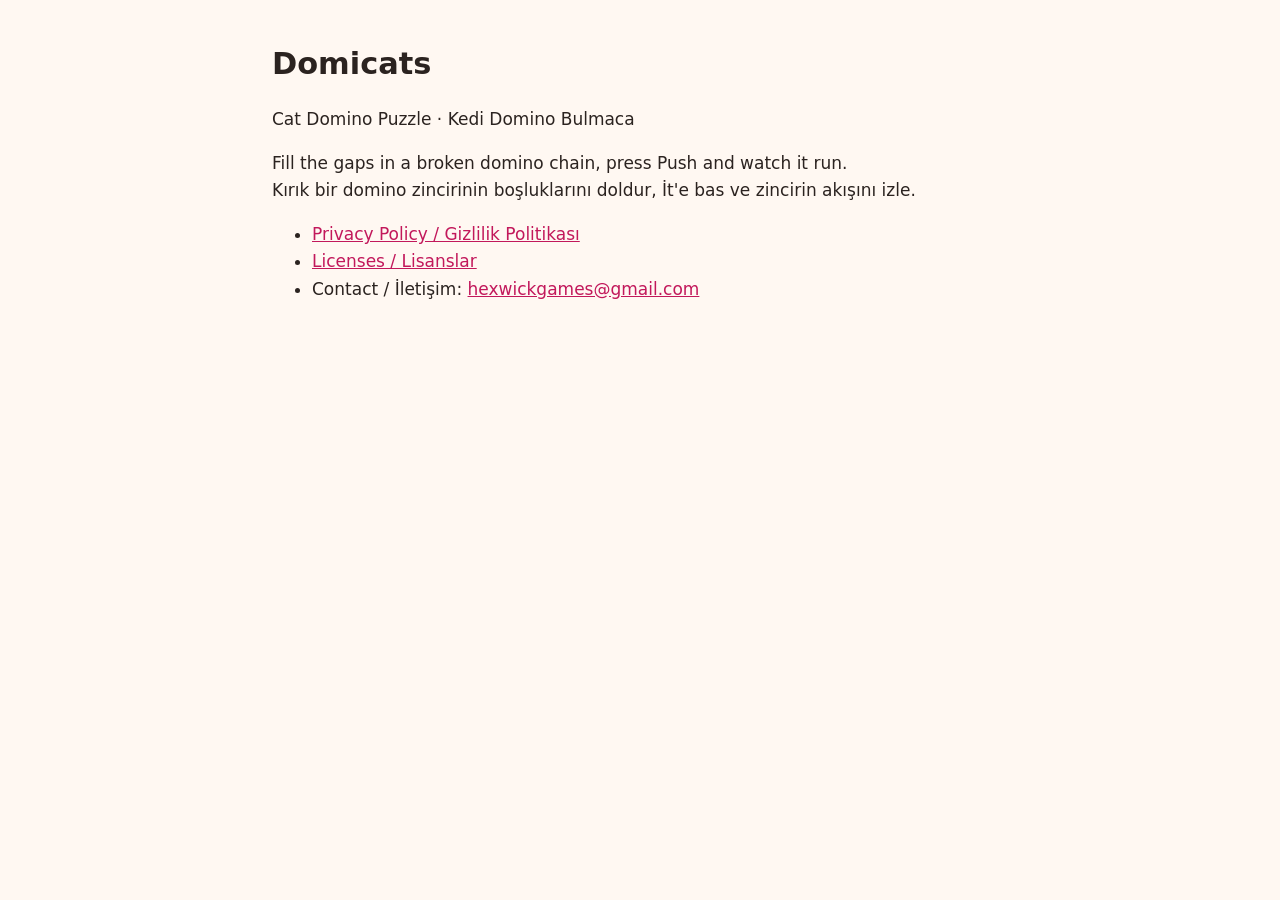
==== index.html @ ddf51df2 "Domicats sitesi: gizlilik, lisanslar" ====
<!doctype html>
<html lang="en">
<head>
<meta charset="utf-8">
<meta name="viewport" content="width=device-width, initial-scale=1">
<title>Domicats: Cat Domino Puzzle</title>
<link rel="stylesheet" href="stil.css">
</head>
<body>
<main>
<h1>Domicats</h1>
<p>Cat Domino Puzzle · <span lang="tr">Kedi Domino Bulmaca</span></p>
<p>Fill the gaps in a broken domino chain, press Push and watch it run.<br>
<span lang="tr">Kırık bir domino zincirinin boşluklarını doldur, İt'e bas ve zincirin akışını izle.</span></p>
<ul>
<li><a href="gizlilik.html">Privacy Policy / Gizlilik Politikası</a></li>
<li><a href="lisanslar.html">Licenses / Lisanslar</a></li>
<li>Contact / İletişim: <a href="mailto:hexwickgames@gmail.com">hexwickgames@gmail.com</a></li>
</ul>
</main>
</body>
</html>
---- stil.css ----
/* Domicats sitesi: dış kaynak yok (yazı tipi, analitik, çerez yok). */
:root { color-scheme: light dark; --vurgu: #c2185b; }
body { margin: 0; font: 17px/1.6 system-ui, -apple-system, "Segoe UI", Roboto, sans-serif; background: #fff8f2; color: #2b2320; }
main { max-width: 46rem; margin: 0 auto; padding: 1.5rem 1.25rem 4rem; }
h1 { font-size: 1.9rem; margin: 1rem 0 .25rem; }
h2 { font-size: 1.2rem; margin: 1.8rem 0 .4rem; }
a { color: var(--vurgu); }
.ust { font-size: .95rem; }
.tarih { color: #7a6a62; margin-top: 0; }
.ozet { background: #ffe9dc; border-radius: 12px; padding: .9rem 1.1rem; }
hr { border: 0; border-top: 1px solid #e8d8cc; margin: 3rem 0 1rem; }
pre { white-space: pre-wrap; font-size: .8rem; background: #f6ece4; padding: 1rem; border-radius: 8px; }
summary { cursor: pointer; }
@media (prefers-color-scheme: dark) {
  body { background: #1f1a18; color: #eee3dc; } a { color: #ff8ab3; } .tarih { color: #b3a49b; }
  .ozet { background: #3a2a24; } hr { border-top-color: #3d322d; } pre { background: #2a2320; }
}
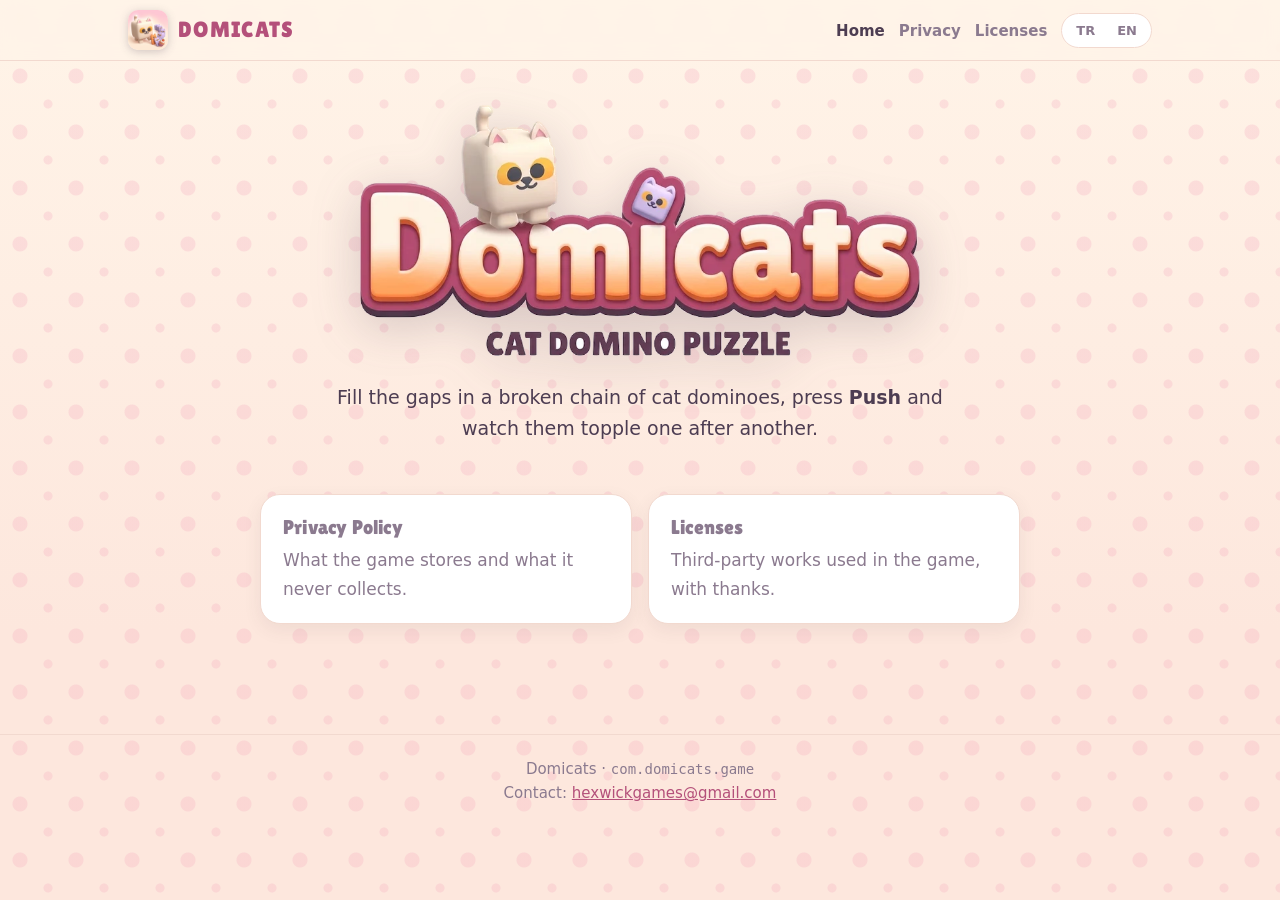
==== commit b2782b15: "Domicats sitesi: gizlilik, lisanslar" ====
--- a/index.html
+++ b/index.html
@@ -4,19 +4,26 @@
 <meta charset="utf-8">
 <meta name="viewport" content="width=device-width, initial-scale=1">
 <title>Domicats: Cat Domino Puzzle</title>
+<meta name="description" content="Domicats: a cozy cat domino puzzle game. Fill the gaps, press Push, watch the chain topple.">
+<link rel="icon" href="[data-uri]">
 <link rel="stylesheet" href="stil.css">
+<script>
+(function(){var k='domicats-dil',h=document.documentElement;
+function u(d){h.setAttribute('data-dil',d);h.lang=d;var b=document.querySelectorAll('[data-dil-sec]');
+for(var i=0;i<b.length;i++)b[i].setAttribute('aria-pressed',b[i].getAttribute('data-dil-sec')===d?'true':'false');
+try{localStorage.setItem(k,d)}catch(e){}}
+var s=null;try{s=localStorage.getItem(k)}catch(e){}
+var q=(location.hash.match(/^#(tr|en)$/)||[])[1];
+u(q||s||((navigator.language||'en').toLowerCase().indexOf('tr')===0?'tr':'en'));
+document.addEventListener('click',function(e){var t=e.target.closest&&e.target.closest('[data-dil-sec]');if(t)u(t.getAttribute('data-dil-sec'));});
+})();
+</script>
 </head>
 <body>
+<header class="ust"><div class="ic"><a class="marka" href="./"><img src="[data-uri]" alt=""><b>DOMICATS</b></a><nav><a href="./" aria-current="page"><span lang="en">Home</span><span lang="tr">Ana sayfa</span></a><a href="gizlilik.html"><span lang="en">Privacy</span><span lang="tr">Gizlilik</span></a><a href="lisanslar.html"><span lang="en">Licenses</span><span lang="tr">Lisanslar</span></a></nav><div class="dil" role="group" aria-label="Language / Dil"><button type="button" data-dil-sec="tr" aria-pressed="false">TR</button><button type="button" data-dil-sec="en" aria-pressed="false">EN</button></div></div></header>
 <main>
-<h1>Domicats</h1>
-<p>Cat Domino Puzzle · <span lang="tr">Kedi Domino Bulmaca</span></p>
-<p>Fill the gaps in a broken domino chain, press Push and watch it run.<br>
-<span lang="tr">Kırık bir domino zincirinin boşluklarını doldur, İt'e bas ve zincirin akışını izle.</span></p>
-<ul>
-<li><a href="gizlilik.html">Privacy Policy / Gizlilik Politikası</a></li>
-<li><a href="lisanslar.html">Licenses / Lisanslar</a></li>
-<li>Contact / İletişim: <a href="mailto:hexwickgames@gmail.com">hexwickgames@gmail.com</a></li>
-</ul>
+<section class="giris"><img class="logo" src="[data-uri]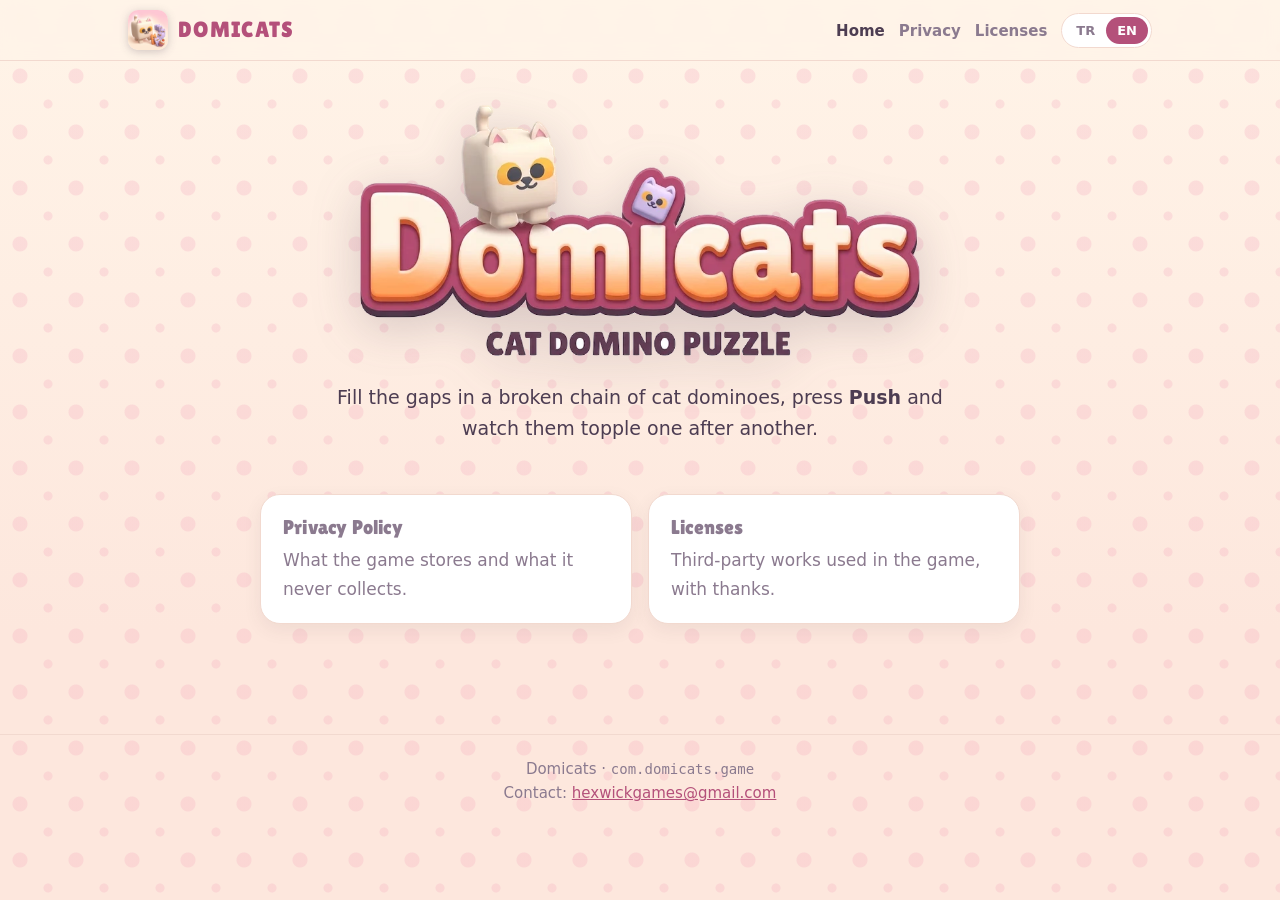
==== commit e9dd283b: "Domicats sitesi: gizlilik, lisanslar" ====
--- a/index.html
+++ b/index.html
@@ -6,7 +6,7 @@
 <title>Domicats: Cat Domino Puzzle</title>
 <meta name="description" content="Domicats: a cozy cat domino puzzle game. Fill the gaps, press Push, watch the chain topple.">
 <link rel="icon" href="[data-uri]">
-<link rel="stylesheet" href="stil.css">
+<link rel="stylesheet" href="stil.css?v=b340219565">
 <script>
 (function(){var k='domicats-dil',h=document.documentElement;
 function u(d){h.setAttribute('data-dil',d);h.lang=d;var b=document.querySelectorAll('[data-dil-sec]');
@@ -16,6 +16,7 @@
 var q=(location.hash.match(/^#(tr|en)$/)||[])[1];
 u(q||s||((navigator.language||'en').toLowerCase().indexOf('tr')===0?'tr':'en'));
 document.addEventListener('click',function(e){var t=e.target.closest&&e.target.closest('[data-dil-sec]');if(t)u(t.getAttribute('data-dil-sec'));});
+document.addEventListener('DOMContentLoaded',function(){u(h.getAttribute('data-dil'));});   // betik <head>'de: düğmeler o an yok
 })();
 </script>
 </head>
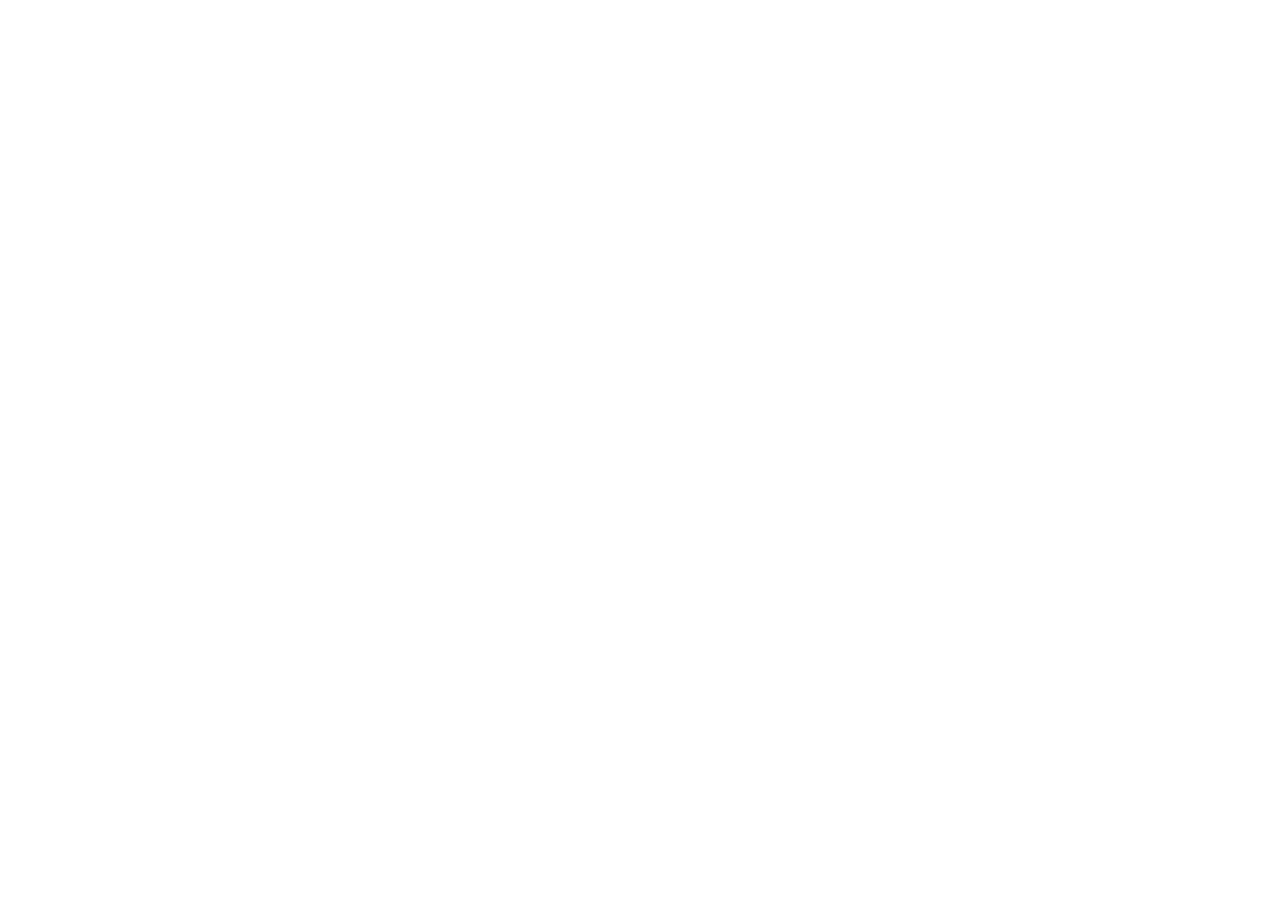
==== commit 0a847503: "Domicats sitesi taşındı: https://domicats.hexwickgames.com (eski adresler yönlendirir)" ====
--- a/index.html
+++ b/index.html
@@ -3,28 +3,12 @@
 <head>
 <meta charset="utf-8">
 <meta name="viewport" content="width=device-width, initial-scale=1">
-<title>Domicats: Cat Domino Puzzle</title>
-<meta name="description" content="Domicats: a cozy cat domino puzzle game. Fill the gaps, press Push, watch the chain topple.">
-<link rel="icon" href="[data-uri]">
-<link rel="stylesheet" href="stil.css?v=b340219565">
-<script>
-(function(){var k='domicats-dil',h=document.documentElement;
-function u(d){h.setAttribute('data-dil',d);h.lang=d;var b=document.querySelectorAll('[data-dil-sec]');
-for(var i=0;i<b.length;i++)b[i].setAttribute('aria-pressed',b[i].getAttribute('data-dil-sec')===d?'true':'false');
-try{localStorage.setItem(k,d)}catch(e){}}
-var s=null;try{s=localStorage.getItem(k)}catch(e){}
-var q=(location.hash.match(/^#(tr|en)$/)||[])[1];
-u(q||s||((navigator.language||'en').toLowerCase().indexOf('tr')===0?'tr':'en'));
-document.addEventListener('click',function(e){var t=e.target.closest&&e.target.closest('[data-dil-sec]');if(t)u(t.getAttribute('data-dil-sec'));});
-document.addEventListener('DOMContentLoaded',function(){u(h.getAttribute('data-dil'));});   // betik <head>'de: düğmeler o an yok
-})();
-</script>
+<title>Domicats</title>
+<meta http-equiv="refresh" content="0; url=https://domicats.hexwickgames.com/">
+<link rel="canonical" href="https://domicats.hexwickgames.com/">
 </head>
 <body>
-<header class="ust"><div class="ic"><a class="marka" href="./"><img src="[data-uri]" alt=""><b>DOMICATS</b></a><nav><a href="./" aria-current="page"><span lang="en">Home</span><span lang="tr">Ana sayfa</span></a><a href="gizlilik.html"><span lang="en">Privacy</span><span lang="tr">Gizlilik</span></a><a href="lisanslar.html"><span lang="en">Licenses</span><span lang="tr">Lisanslar</span></a></nav><div class="dil" role="group" aria-label="Language / Dil"><button type="button" data-dil-sec="tr" aria-pressed="false">TR</button><button type="button" data-dil-sec="en" aria-pressed="false">EN</button></div></div></header>
-<main>
-<section class="giris"><img class="logo" src="[data-uri]